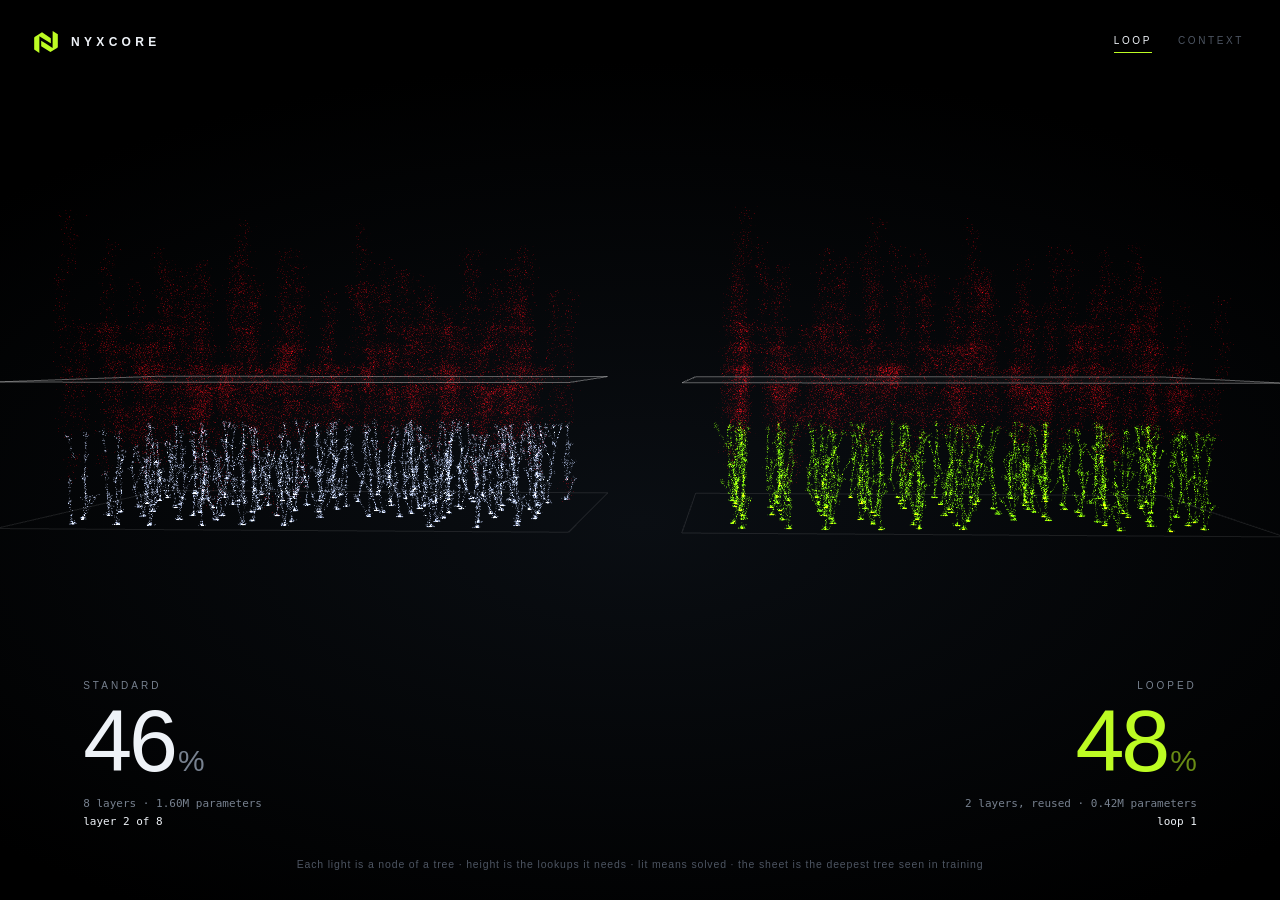
==== docs/demo/index.html @ c335143c "feat: rebuild as NYXCORE, a Python lab for measured model experiments Replace the JavaScript telemet" ====
<!doctype html>
<html lang="en">
<head>
<meta charset="utf-8">
<meta name="viewport" content="width=device-width,initial-scale=1">
<title>NYXCORE</title>
<link rel="icon" href="./logo.svg">
<link rel="stylesheet" href="./hero.css">
<script type="importmap">{"imports":{"three":"./vendor/three.module.min.js","three/addons/":"./vendor/"}}</script>
</head>
<body>
<canvas id="scene" aria-label="Two transformers solving the same forests: a standard one and a looped one"></canvas>

<header class="brand"><img src="./logo.svg" alt=""><span>NYXCORE</span></header>
<nav class="views"><a href="./" class="on">Loop</a><a href="./atlas.html">Context</a></nav>

<div class="finale" id="finale" aria-live="polite"></div>

<section class="stat a" aria-label="Standard transformer">
  <p class="label">Standard</p>
  <p class="value"><span id="aValue">0</span><i>%</i></p>
  <p class="meta" id="aMeta"></p>
  <p class="phase" id="aPhase"></p>
</section>
<section class="stat b" aria-label="Looped transformer">
  <p class="label">Looped</p>
  <p class="value"><span id="bValue">0</span><i>%</i></p>
  <p class="meta" id="bMeta"></p>
  <p class="phase" id="bPhase"></p>
</section>

<p class="caption" id="caption">Each light is a node of a tree · height is the lookups it needs · lit means solved · the sheet is the deepest tree seen in training</p>
<script type="module" src="./main.js"></script>
</body>
</html>
---- docs/demo/hero.css ----
:root {
  --lime: #bdfc23;
  --ink: #eef2f7;
  --dim: #77818f;
  --faint: #4d5562;
  --ember: #ff2b4e;
  --sans: "Inter", "SF Pro Display", -apple-system, BlinkMacSystemFont, "Helvetica Neue", Arial, sans-serif;
  --mono: ui-monospace, "SF Mono", "JetBrains Mono", Menlo, Consolas, monospace;
}
* { box-sizing: border-box; }
html, body { margin: 0; height: 100%; overflow: hidden; color: var(--ink); font-family: var(--sans); -webkit-font-smoothing: antialiased; }
body { background: #000 radial-gradient(110% 80% at 50% 58%, #0a0e13 0%, #000 64%); }
canvas { position: fixed; inset: 0; width: 100%; height: 100%; display: block; }
p { margin: 0; }

.brand { position: fixed; top: 30px; left: 34px; display: flex; align-items: center; gap: 13px; }
.brand img { width: 24px; height: 24px; display: block; }
.brand span { font: 600 12px var(--sans); letter-spacing: .36em; }

.views { position: fixed; top: 35px; right: 36px; display: flex; gap: 26px; }
.views a { font: 500 10px var(--sans); letter-spacing: .26em; text-transform: uppercase; color: var(--faint); text-decoration: none; padding-bottom: 6px; border-bottom: 1px solid transparent; transition: color .2s; }
.views a:hover, .views a:focus-visible { color: var(--ink); outline: none; }
.views a.on { color: var(--ink); border-color: var(--lime); }

.stat { position: fixed; bottom: 70px; }
.stat.a { left: 6.5vw; }
.stat.b { right: 6.5vw; text-align: right; }
.stat .label { font: 500 10px var(--sans); letter-spacing: .3em; text-transform: uppercase; color: var(--dim); }
.stat .value { font: 200 88px/1 var(--sans); letter-spacing: -.035em; font-variant-numeric: tabular-nums; margin-top: 6px; }
.stat .value i { font-style: normal; font-weight: 300; font-size: .34em; letter-spacing: 0; margin-left: .1em; color: var(--dim); }
.stat.b .value { color: var(--lime); }
.stat.b .value i { color: var(--lime); opacity: .55; }
.stat .meta { font: 11px var(--mono); color: var(--dim); margin-top: 12px; }
.stat .phase { font: 11px var(--mono); color: var(--ink); margin-top: 5px; min-height: 15px; transition: color .4s; }
.stat .phase.out { color: var(--ember); }

.caption { position: fixed; left: 50%; bottom: 30px; transform: translateX(-50%); font: 10.5px var(--sans); letter-spacing: .08em; color: var(--faint); white-space: nowrap; }

.finale { position: fixed; top: 9.5%; left: 50%; transform: translate(-50%, 8px); text-align: center; opacity: 0; transition: opacity 1s ease, transform 1s ease; pointer-events: none; white-space: nowrap; }
.finale.on { opacity: 1; transform: translate(-50%, 0); }
.finale b { display: block; font: 300 32px/1.25 var(--sans); letter-spacing: -.015em; }
.finale b em { font-style: normal; color: var(--lime); }
.finale span { display: block; margin-top: 12px; font: 500 10px var(--sans); letter-spacing: .28em; text-transform: uppercase; color: var(--dim); }

#pins { position: fixed; inset: 0; pointer-events: none; overflow: hidden; }
.pin { position: absolute; left: 0; top: 0; font: 500 9px var(--sans); letter-spacing: .26em; text-transform: uppercase; color: var(--dim); white-space: nowrap; }

body.clean .brand, body.clean .views, body.clean .stat, body.clean .caption, body.clean .finale, body.clean #pins { display: none; }

@media (max-width: 820px) {
  .stat { bottom: 34px; }
  .stat .value { font-size: 54px; }
  .stat .meta { display: none; }
  .caption, .views { display: none; }
  .finale b { font-size: 20px; white-space: normal; width: 86vw; }
}
@media (prefers-reduced-motion: reduce) { .finale { transition: none; } }
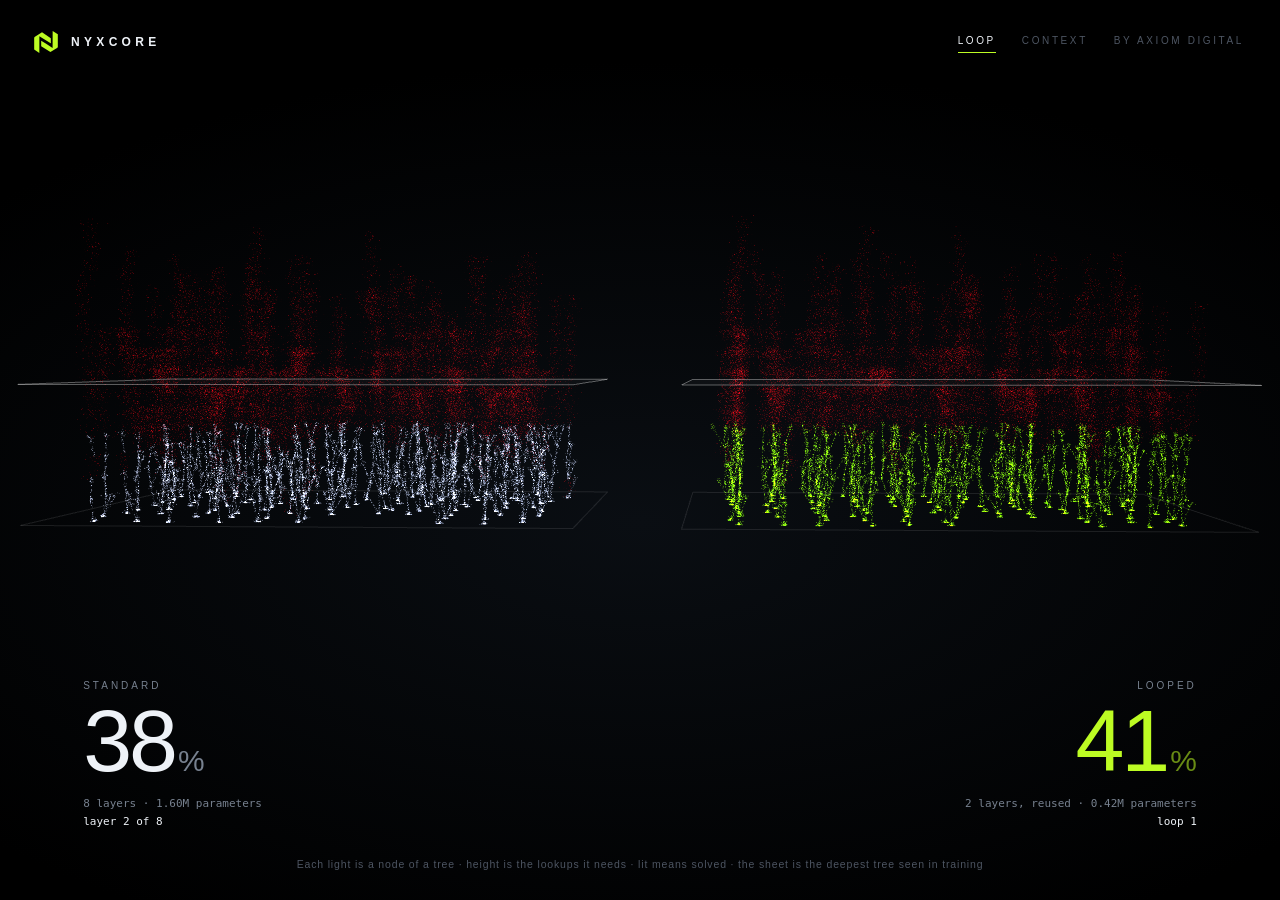
==== commit 1fbb9a34: "feat: clinical-record probe, Anthropic provider, frame-exact rendering Clinical probe - Synthetic pa" ====
--- a/docs/demo/index.html
+++ b/docs/demo/index.html
@@ -12,7 +12,7 @@
 <canvas id="scene" aria-label="Two transformers solving the same forests: a standard one and a looped one"></canvas>
 
 <header class="brand"><img src="./logo.svg" alt=""><span>NYXCORE</span></header>
-<nav class="views"><a href="./" class="on">Loop</a><a href="./atlas.html">Context</a></nav>
+<nav class="views"><a href="./" class="on">Loop</a><a href="./atlas.html">Context</a><a href="https://axiom-digital-ai.vercel.app/en/" class="by">by AXIOM Digital</a></nav>
 
 <div class="finale" id="finale" aria-live="polite"></div>
 
--- a/docs/demo/hero.css
+++ b/docs/demo/hero.css
@@ -1,4 +1,5 @@
 :root {
+  --ui: 1; /* text scale; set with ?ui=1.6 in the URL for recordings and stills */
   --lime: #bdfc23;
   --ink: #eef2f7;
   --dim: #77818f;
@@ -13,45 +14,48 @@
 canvas { position: fixed; inset: 0; width: 100%; height: 100%; display: block; }
 p { margin: 0; }
 
-.brand { position: fixed; top: 30px; left: 34px; display: flex; align-items: center; gap: 13px; }
-.brand img { width: 24px; height: 24px; display: block; }
-.brand span { font: 600 12px var(--sans); letter-spacing: .36em; }
+.brand { position: fixed; top: calc(30px * var(--ui)); left: calc(34px * var(--ui)); display: flex; align-items: center; gap: calc(13px * var(--ui)); }
+.brand img { width: calc(24px * var(--ui)); height: calc(24px * var(--ui)); display: block; }
+.brand span { font: 600 calc(12px * var(--ui)) var(--sans); letter-spacing: .36em; }
 
-.views { position: fixed; top: 35px; right: 36px; display: flex; gap: 26px; }
-.views a { font: 500 10px var(--sans); letter-spacing: .26em; text-transform: uppercase; color: var(--faint); text-decoration: none; padding-bottom: 6px; border-bottom: 1px solid transparent; transition: color .2s; }
+.views { position: fixed; top: calc(35px * var(--ui)); right: calc(36px * var(--ui)); display: flex; gap: calc(26px * var(--ui)); }
+.views a { font: 500 calc(10px * var(--ui)) var(--sans); letter-spacing: .26em; text-transform: uppercase; color: var(--faint); text-decoration: none; padding-bottom: calc(6px * var(--ui)); border-bottom: 1px solid transparent; transition: color .2s; }
 .views a:hover, .views a:focus-visible { color: var(--ink); outline: none; }
 .views a.on { color: var(--ink); border-color: var(--lime); }
 
-.stat { position: fixed; bottom: 70px; }
+.stat { position: fixed; bottom: calc(70px * var(--ui)); }
 .stat.a { left: 6.5vw; }
 .stat.b { right: 6.5vw; text-align: right; }
-.stat .label { font: 500 10px var(--sans); letter-spacing: .3em; text-transform: uppercase; color: var(--dim); }
-.stat .value { font: 200 88px/1 var(--sans); letter-spacing: -.035em; font-variant-numeric: tabular-nums; margin-top: 6px; }
+.stat .label { font: 500 calc(10px * var(--ui)) var(--sans); letter-spacing: .3em; text-transform: uppercase; color: var(--dim); }
+.stat .value { font: 200 calc(88px * var(--ui))/1 var(--sans); letter-spacing: -.035em; font-variant-numeric: tabular-nums; margin-top: calc(6px * var(--ui)); }
 .stat .value i { font-style: normal; font-weight: 300; font-size: .34em; letter-spacing: 0; margin-left: .1em; color: var(--dim); }
 .stat.b .value { color: var(--lime); }
 .stat.b .value i { color: var(--lime); opacity: .55; }
-.stat .meta { font: 11px var(--mono); color: var(--dim); margin-top: 12px; }
-.stat .phase { font: 11px var(--mono); color: var(--ink); margin-top: 5px; min-height: 15px; transition: color .4s; }
+.stat .meta { font: calc(11px * var(--ui)) var(--mono); color: var(--dim); margin-top: calc(12px * var(--ui)); }
+.stat .phase { font: calc(11px * var(--ui)) var(--mono); color: var(--ink); margin-top: calc(5px * var(--ui)); min-height: calc(15px * var(--ui)); transition: color .4s; }
 .stat .phase.out { color: var(--ember); }
 
-.caption { position: fixed; left: 50%; bottom: 30px; transform: translateX(-50%); font: 10.5px var(--sans); letter-spacing: .08em; color: var(--faint); white-space: nowrap; }
+.caption { position: fixed; left: 50%; bottom: calc(30px * var(--ui)); transform: translateX(-50%); font: calc(10.5px * var(--ui)) var(--sans); letter-spacing: .08em; color: var(--faint); white-space: nowrap; }
 
-.finale { position: fixed; top: 9.5%; left: 50%; transform: translate(-50%, 8px); text-align: center; opacity: 0; transition: opacity 1s ease, transform 1s ease; pointer-events: none; white-space: nowrap; }
+.finale { position: fixed; top: 9.5%; left: 50%; transform: translate(-50%, calc(8px * var(--ui))); text-align: center; opacity: 0; transition: opacity 1s ease, transform 1s ease; pointer-events: none; white-space: nowrap; }
 .finale.on { opacity: 1; transform: translate(-50%, 0); }
-.finale b { display: block; font: 300 32px/1.25 var(--sans); letter-spacing: -.015em; }
+.finale b { display: block; font: 300 calc(32px * var(--ui))/1.25 var(--sans); letter-spacing: -.015em; }
 .finale b em { font-style: normal; color: var(--lime); }
-.finale span { display: block; margin-top: 12px; font: 500 10px var(--sans); letter-spacing: .28em; text-transform: uppercase; color: var(--dim); }
+.finale span { display: block; margin-top: calc(12px * var(--ui)); font: 500 calc(10px * var(--ui)) var(--sans); letter-spacing: .28em; text-transform: uppercase; color: var(--dim); }
 
 #pins { position: fixed; inset: 0; pointer-events: none; overflow: hidden; }
-.pin { position: absolute; left: 0; top: 0; font: 500 9px var(--sans); letter-spacing: .26em; text-transform: uppercase; color: var(--dim); white-space: nowrap; }
+.pin { position: absolute; left: 0; top: 0; font: 500 calc(9px * var(--ui)) var(--sans); letter-spacing: .26em; text-transform: uppercase; color: var(--dim); white-space: nowrap; }
 
 body.clean .brand, body.clean .views, body.clean .stat, body.clean .caption, body.clean .finale, body.clean #pins { display: none; }
 
 @media (max-width: 820px) {
-  .stat { bottom: 34px; }
-  .stat .value { font-size: 54px; }
+  .stat { bottom: calc(34px * var(--ui)); }
+  .stat .value { font-size: calc(54px * var(--ui)); }
   .stat .meta { display: none; }
   .caption, .views { display: none; }
-  .finale b { font-size: 20px; white-space: normal; width: 86vw; }
+  .finale b { font-size: calc(20px * var(--ui)); white-space: normal; width: 86vw; }
 }
 @media (prefers-reduced-motion: reduce) { .finale { transition: none; } }
+body.still .finale { transition: none; }
+@media (max-aspect-ratio: 1/1) { .caption { display: none; } }
+body.still .views { display: none; }
